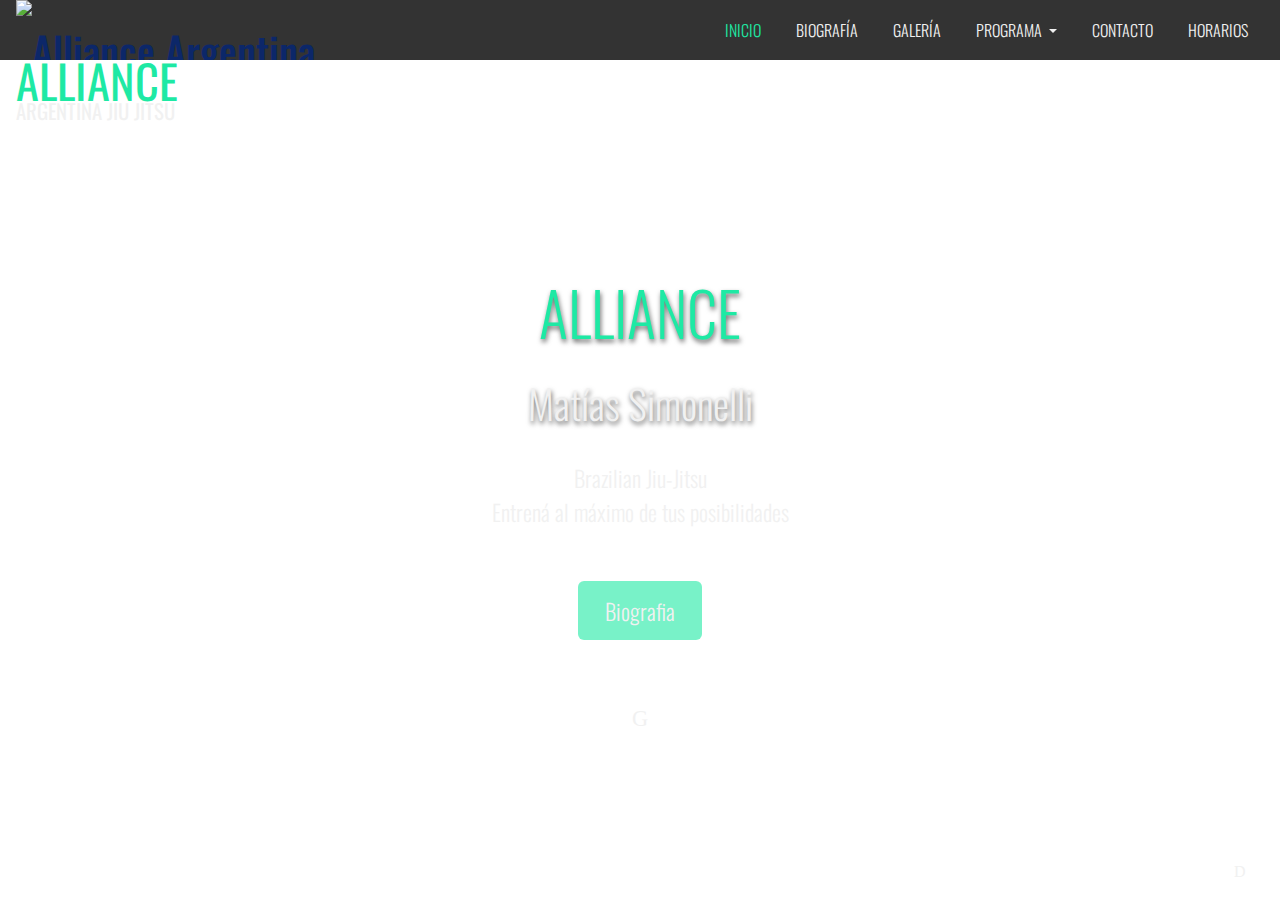
==== public/index.html @ b595e301 "configuraciones de firebase, gitignore" ====
<!doctype html>
<html lang="en">

<head>
  <!-- Required meta tags -->
  <meta charset="utf-8">
  <meta name="viewport" content="width=device-width, initial-scale=1">

  <!-- Bootstrap CSS -->
  <link rel="stylesheet" href="css/style.css">
  <link href="https://cdn.jsdelivr.net/npm/bootstrap@5.0.0-beta1/dist/css/bootstrap.min.css" rel="stylesheet"
    integrity="sha384-giJF6kkoqNQ00vy+HMDP7azOuL0xtbfIcaT9wjKHr8RbDVddVHyTfAAsrekwKmP1" crossorigin="anonymous">
  <link rel="preconnect" href="https://fonts.gstatic.com">
  <link href="https://fonts.googleapis.com/css2?family=Oswald:100,200,300&display=swap" rel="stylesheet">
  <title>Inicio | Alliance Jiu Jitsu | Argentina | Buenos Aires</title>
</head>
<body>
  <div class="header" id="main">
    <nav class="navbar navbar-expand-md">
      <div class="row px-0 px-md-3 mx-0">
        <div class="col px-0">
          <h1 class="navbar-marca px-0">
            <a class="" href="#">
              <img src="assets/images/alliance-argentina.svg" alt="Alliance Argentina BJJ">
              <strong class="">
                <span class="title--marca">
                  Alliance 
                </span>
                <span class="title--mid">                    
                  Argentina Jiu Jitsu
                </span>
              </strong>
            </a>
          </h1>
        </div>
        <div class="col-2 col-md-8 px-0 mx-0">
          <a class="menu-btn d-block d-md-none text-right" href="#" id="navMenu" data-bs-toggle="modal" data-bs-target="#allianceModal">
            <span>
              <i class="icon ico-bars"></i>
            </span>
          </a>
          <!-- <ul class="dropdown-menu dropdown-menu-end" aria-labelledby="navMenu">
            <li><a class="dropdown-item" href="#">Inicio</a></li>
            <li><a class="dropdown-item" href="#">Biografía</a></li>
            <li><a class="dropdown-item" href="#">Jiu Jitsu</a></li>
            <li><a class="dropdown-item" href="#">Programa</a></li>
            <li><a class="dropdown-item" href="#">Galería</a></li>
            <li><a class="dropdown-item" href="#">Contacto</a></li>
            <li><a class="dropdown-item" href="#">Horarios</a></li>
          </ul> -->
          <ul class="navbar-nav d-none d-md-block text-right px-0 mx-0">
            <li class="nav-item">
              <a class="nav-link active" aria-current="page" href="#">Inicio</a>
            </li>
            <li class="nav-item">
              <a class="nav-link" href="#">Biografía</a>
            </li>
            <li class="nav-item">
              <a class="nav-link" href="#">Galería</a>
            </li>
            <li class="nav-item dropdown">
              <a class="nav-link dropdown-toggle" href="#" id="navbarDropdownMenuLink"
              data-bs-toggle="dropdown" aria-expanded="false">
                Programa
              </a>
              <div class="dropdown-menu dropdown-menu-end" aria-labelledby="navbarDropdownMenuLink">
                <span><a class="dropdown-item" href="#">Action</a></span>
                <span><a class="dropdown-item" href="#">Another action</a></span>
                <span><a class="dropdown-item" href="#">Something else here</a></span>
              </div>
            </li>
            <li class="nav-item">
              <a class="nav-link" href="#">Contacto</a>
            </li>
            <li class="nav-item">
              <a class="nav-link" href="horarios.html">Horarios</a>
            </li>
          </ul>
        </div>
      </div>
    </nav>
  </div>
  <div class="wrapper">
    <div class="main-content centered-grid">
      <div class="card-inicio">
        <span class="card__title">
          ALLIANCE 
        </span>
        <br>
        <br>
        <span class="card__sub">
          Matías Simonelli
        </span>
        <br>
        <br>
        <span class="card__desc">
          Brazilian Jiu-Jitsu
          <br>
          Entrená al máximo de tus posibilidades
        </span>
          <br>
          <br>
        <div class="buttons">
          <a href="" class="btn-custom">
            Biografia
          </a>
        </div>
        <br>
        <div class="buttons">
          <a href="#bloque__show" class="btn-arrow">
            <i class="icon ico-angle-down"></i>
            <!-- <i class="icon ico-clock"></i> -->
          </a>
        </div>
      </div>
    </div>
    <div class="container bloque__show" id="bloque__show">
      <div class="bloque__show--card my-3">
        <!-- <h2>Clases de Jiu-Jitsu</h2>
        <div class="row row-cols-1 row-cols-md-2">
          <p class="col">
            <a class="" href="https://youtu.be/-n3looMXrZw" data-bs-toggle="modal" data-bs-target="#allianceargentinaadultos">
              <img class="img-fluid" src="assets/images/alliance-argentina-institucional-adultos.jpg" alt="Alliance Argentina Jiu Jitsu">
            </a>
          </p>
          <p class="col">
            <a class="" href="https://youtu.be/mhtio4j5pbw" data-bs-toggle="modal" data-bs-target="#allianceargentinainfantiles">
              <img class="img-fluid" src="assets/images/alliance-argentina-institucional-infantiles.jpg" alt="Alliance Argentina Jiu Jitsu">
            </a>
          </p>
        </div> -->
          <blockquote class="blockquote mx-2 my-2">
            <p class="px-1">La mejor metodología en la mejor academia de Jiu Jitsu del mundo, sean bienvenidos!</p>
            <p class="blockquote--footer py-1"><cite title="Alliance Argentina Jiu Jitsu">Alliance Argentina Jiu Jitsu</cite></p>
          </blockquote>
      </div>
    </div>


      <!-- <span class="icon-ref pr-1">
        <i class="icon ico-arrow-left"></i>
      </span> -->

    <div class="footer">
      Menu
      </div>
      <div class="btn-top">
        <a href="#main">
          <i class="icon ico-angle-up"></i>
        </a>
      </div>
  </div>
<div class="modal fullscreen-menu fade" id="allianceModal" tabindex="-1" aria-labelledby="allianceModalLabel" aria-hidden="true">
  <div class="modal-dialog">
    <div class="modal-content px-3 px-lg-5 px-xl-5">
      <a class="btn-close" data-bs-dismiss="modal" aria-label="Close">
        <i class="icon ico-times"></i>
      </a>
      <ul class="navbar-nav me-auto mb-2 mb-lg-0">
        <li class="nav-item">
          <a class="nav-link" href="#">Inicio</a>
        </li>
        <li class="nav-item">
          <a class="nav-link" href="#">Biografía</a>
        </li>
        <li class="nav-item">
          <a class="nav-link" href="#">Galería</a>
        </li>
        <li class="nav-item dropdown">
          <a class="nav-link dropdown-toggle" href="#" id="navbarDropdownMenuLink"
          data-bs-toggle="dropdown" aria-expanded="false">
            Programa
          </a>
          <div class="dropdown-menu dropdown-menu-end" aria-labelledby="navbarDropdownMenuLink">
            <span><a class="dropdown-item" href="#">Action</a></span>
            <span><a class="dropdown-item" href="#">Another action</a></span>
            <span><a class="dropdown-item" href="#">Something else here</a></span>
          </div>
        </li>
        <li class="nav-item">
          <a class="nav-link" href="#">Contacto</a>
        </li>
        <li class="nav-item">
          <a class="nav-link active" aria-current="page" href="horarios.html">Horarios</a>
        </li>
      </ul>
    </div>
  </div>
</div>

<!-- Option 1: Bootstrap Bundle with Popper -->
    <script src="https://cdn.jsdelivr.net/npm/bootstrap@5.0.0-beta1/dist/js/bootstrap.bundle.min.js" integrity="sha384-ygbV9kiqUc6oa4msXn9868pTtWMgiQaeYH7/t7LECLbyPA2x65Kgf80OJFdroafW" crossorigin="anonymous"></script>

    <!-- Option 2: Separate Popper and Bootstrap JS -->
    <!--
    <script src="https://cdn.jsdelivr.net/npm/@popperjs/core@2.5.4/dist/umd/popper.min.js" integrity="sha384-q2kxQ16AaE6UbzuKqyBE9/u/KzioAlnx2maXQHiDX9d4/zp8Ok3f+M7DPm+Ib6IU" crossorigin="anonymous"></script>
    <script src="https://cdn.jsdelivr.net/npm/bootstrap@5.0.0-beta1/dist/js/bootstrap.min.js" integrity="sha384-pQQkAEnwaBkjpqZ8RU1fF1AKtTcHJwFl3pblpTlHXybJjHpMYo79HY3hIi4NKxyj" crossorigin="anonymous"></script>
    -->
  </body>

</html>
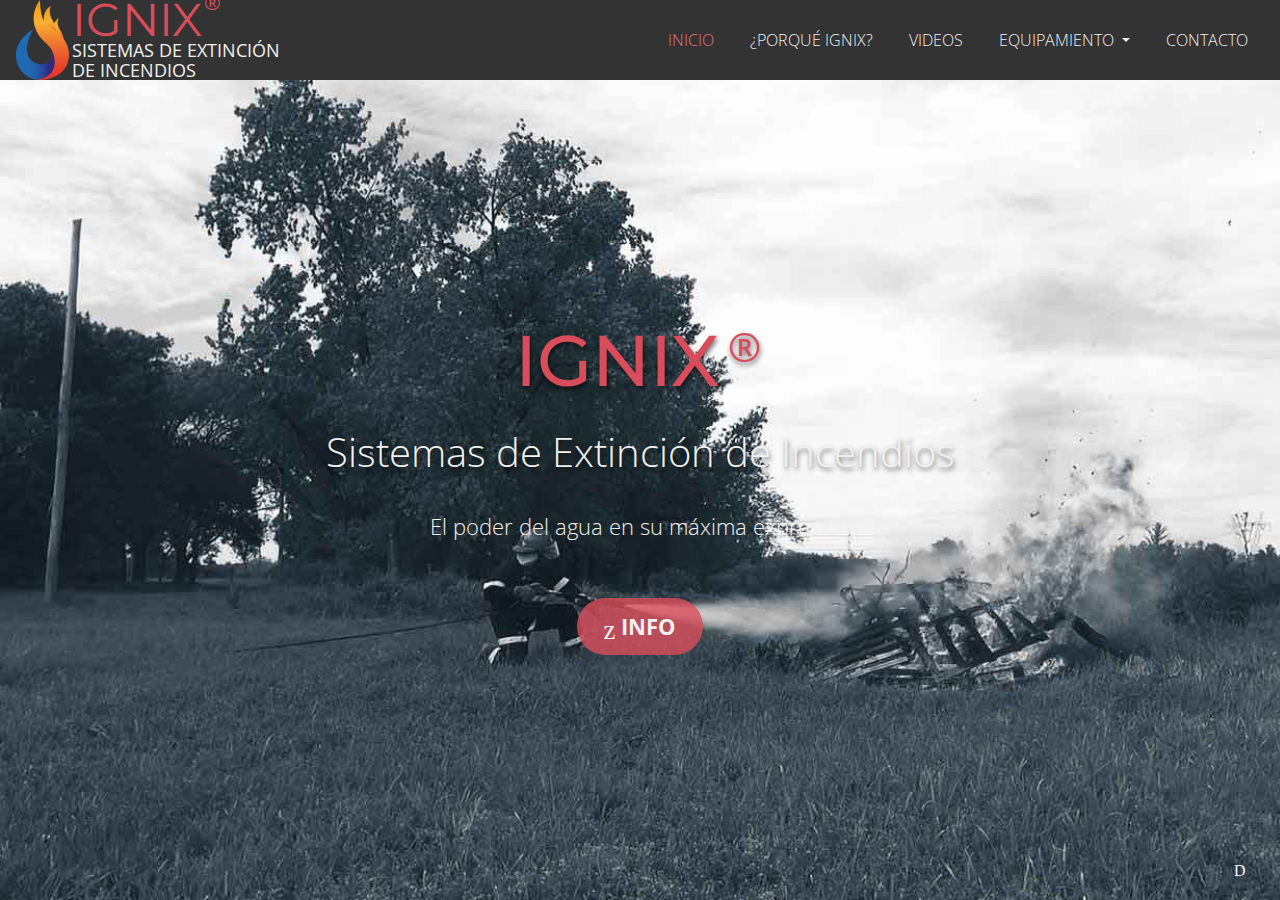
==== commit 2690275f: "images bkg" ====
--- a/public/index.html
+++ b/public/index.html
@@ -11,69 +11,69 @@
   <link href="https://cdn.jsdelivr.net/npm/bootstrap@5.0.0-beta1/dist/css/bootstrap.min.css" rel="stylesheet"
     integrity="sha384-giJF6kkoqNQ00vy+HMDP7azOuL0xtbfIcaT9wjKHr8RbDVddVHyTfAAsrekwKmP1" crossorigin="anonymous">
   <link rel="preconnect" href="https://fonts.gstatic.com">
-  <link href="https://fonts.googleapis.com/css2?family=Oswald:100,200,300&display=swap" rel="stylesheet">
-  <title>Inicio | Alliance Jiu Jitsu | Argentina | Buenos Aires</title>
+  <link href="https://fonts.googleapis.com/css2?family=Montserrat:wght@400;800;500&family=Open+Sans:wght@300&display=swap" rel="stylesheet">
+  <title>Inicio | IGNIX | Argentina | Buenos Aires</title>
 </head>
 <body>
-  <div class="header" id="main">
-    <nav class="navbar navbar-expand-md">
+  <div class="header">
+    <nav class="navbar navbar-expand-lg">
       <div class="row px-0 px-md-3 mx-0">
         <div class="col px-0">
           <h1 class="navbar-marca px-0">
             <a class="" href="#">
-              <img src="assets/images/alliance-argentina.svg" alt="Alliance Argentina BJJ">
+              <img src="assets/images/ignix-argentina.svg" alt="IGNIX">
               <strong class="">
                 <span class="title--marca">
-                  Alliance 
+                  IGNIX <sup>®</sup>
                 </span>
                 <span class="title--mid">                    
-                  Argentina Jiu Jitsu
+                  Sistemas de Extinción <br>
+                  de Incendios
                 </span>
               </strong>
             </a>
           </h1>
         </div>
-        <div class="col-2 col-md-8 px-0 mx-0">
-          <a class="menu-btn d-block d-md-none text-right" href="#" id="navMenu" data-bs-toggle="modal" data-bs-target="#allianceModal">
+        <div class="col-2 col-lg-8 px-0 mx-0">
+          <a class="menu-btn d-block d-lg-none text-right" href="#" id="navMenu" data-bs-toggle="modal" data-bs-target="#allianceModal">
             <span>
               <i class="icon ico-bars"></i>
             </span>
           </a>
           <!-- <ul class="dropdown-menu dropdown-menu-end" aria-labelledby="navMenu">
             <li><a class="dropdown-item" href="#">Inicio</a></li>
-            <li><a class="dropdown-item" href="#">Biografía</a></li>
+            <li><a class="dropdown-item" href="#">¿Porqué Ignix?</a></li>
             <li><a class="dropdown-item" href="#">Jiu Jitsu</a></li>
-            <li><a class="dropdown-item" href="#">Programa</a></li>
-            <li><a class="dropdown-item" href="#">Galería</a></li>
+            <li><a class="dropdown-item" href="#">Equipamiento</a></li>
+            <li><a class="dropdown-item" href="#">Videos</a></li>
             <li><a class="dropdown-item" href="#">Contacto</a></li>
             <li><a class="dropdown-item" href="#">Horarios</a></li>
           </ul> -->
-          <ul class="navbar-nav d-none d-md-block text-right px-0 mx-0">
+          <ul class="navbar-nav d-none d-lg-block text-right px-0 mx-0">
             <li class="nav-item">
               <a class="nav-link active" aria-current="page" href="#">Inicio</a>
             </li>
             <li class="nav-item">
-              <a class="nav-link" href="#">Biografía</a>
+              <a class="nav-link" href="#">¿Porqué Ignix?</a>
             </li>
             <li class="nav-item">
-              <a class="nav-link" href="#">Galería</a>
+              <a class="nav-link" href="#">Videos</a>
             </li>
             <li class="nav-item dropdown">
               <a class="nav-link dropdown-toggle" href="#" id="navbarDropdownMenuLink"
               data-bs-toggle="dropdown" aria-expanded="false">
-                Programa
+                Equipamiento
               </a>
               <div class="dropdown-menu dropdown-menu-end" aria-labelledby="navbarDropdownMenuLink">
-                <span><a class="dropdown-item" href="#">Action</a></span>
-                <span><a class="dropdown-item" href="#">Another action</a></span>
-                <span><a class="dropdown-item" href="#">Something else here</a></span>
+                <span><a class="dropdown-item" href="#">Equipos</a></span>
+                <span><a class="dropdown-item" href="#">IGNIX B</a></span>
+                <span><a class="dropdown-item" href="#">IGNIX I</a></span>
+                <span><a class="dropdown-item" href="#">IGNIX V</a></span>
+                <span><a class="dropdown-item" href="#">IGNIX T</a></span>
               </div>
             </li>
             <li class="nav-item">
               <a class="nav-link" href="#">Contacto</a>
-            </li>
-            <li class="nav-item">
-              <a class="nav-link" href="horarios.html">Horarios</a>
             </li>
           </ul>
         </div>
@@ -81,37 +81,34 @@
     </nav>
   </div>
   <div class="wrapper">
-    <div class="main-content centered-grid">
+    <div class="main-content centered-grid" id="main">
       <div class="card-inicio">
         <span class="card__title">
-          ALLIANCE 
+          IGNIX <sup>®</sup>
         </span>
         <br>
         <br>
         <span class="card__sub">
-          Matías Simonelli
+          Sistemas de Extinción
+                  de Incendios
         </span>
         <br>
         <br>
         <span class="card__desc">
-          Brazilian Jiu-Jitsu
-          <br>
-          Entrená al máximo de tus posibilidades
+          El poder del agua en su máxima expresión
         </span>
           <br>
           <br>
         <div class="buttons">
-          <a href="" class="btn-custom">
-            Biografia
+          <a href="#bloque__show" class="btn-custom">
+            <i class="icon ico-plus-circle-alt"></i> 
+            <span>
+              Info
+            </span>
           </a>
         </div>
         <br>
-        <div class="buttons">
-          <a href="#bloque__show" class="btn-arrow">
-            <i class="icon ico-angle-down"></i>
-            <!-- <i class="icon ico-clock"></i> -->
-          </a>
-        </div>
+
       </div>
     </div>
     <div class="container bloque__show" id="bloque__show">
@@ -134,9 +131,11 @@
             <p class="blockquote--footer py-1"><cite title="Alliance Argentina Jiu Jitsu">Alliance Argentina Jiu Jitsu</cite></p>
           </blockquote>
       </div>
+<!--       
+      <p class="deg-box">
+        Lorem ipsum dolor sit amet consectetur, adipisicing elit. Nesciunt amet ipsum sapiente? Voluptates magnam dolorum, culpa amet corrupti, odio corporis asperiores dicta nobis cupiditate, unde tempore illum dolorem deserunt! Quidem.
+      </p> -->
     </div>
-
-
       <!-- <span class="icon-ref pr-1">
         <i class="icon ico-arrow-left"></i>
       </span> -->
@@ -153,7 +152,7 @@
 <div class="modal fullscreen-menu fade" id="allianceModal" tabindex="-1" aria-labelledby="allianceModalLabel" aria-hidden="true">
   <div class="modal-dialog">
     <div class="modal-content px-3 px-lg-5 px-xl-5">
-      <a class="btn-close" data-bs-dismiss="modal" aria-label="Close">
+      <a class="btn-close mr-sm-3 mr-md-5" data-bs-dismiss="modal" aria-label="Close">
         <i class="icon ico-times"></i>
       </a>
       <ul class="navbar-nav me-auto mb-2 mb-lg-0">
@@ -161,27 +160,26 @@
           <a class="nav-link" href="#">Inicio</a>
         </li>
         <li class="nav-item">
-          <a class="nav-link" href="#">Biografía</a>
+          <a class="nav-link" href="#">¿Porqué Ignix?</a>
         </li>
         <li class="nav-item">
-          <a class="nav-link" href="#">Galería</a>
+          <a class="nav-link" href="#">Videos</a>
         </li>
         <li class="nav-item dropdown">
           <a class="nav-link dropdown-toggle" href="#" id="navbarDropdownMenuLink"
           data-bs-toggle="dropdown" aria-expanded="false">
-            Programa
+            Equipamiento
           </a>
           <div class="dropdown-menu dropdown-menu-end" aria-labelledby="navbarDropdownMenuLink">
-            <span><a class="dropdown-item" href="#">Action</a></span>
-            <span><a class="dropdown-item" href="#">Another action</a></span>
-            <span><a class="dropdown-item" href="#">Something else here</a></span>
+            <span><a class="dropdown-item" href="#">Equipos</a></span>
+            <span><a class="dropdown-item" href="#">IGNIX B</a></span>
+            <span><a class="dropdown-item" href="#">IGNIX I</a></span>
+            <span><a class="dropdown-item" href="#">IGNIX V</a></span>
+            <span><a class="dropdown-item" href="#">IGNIX T</a></span>
           </div>
         </li>
         <li class="nav-item">
           <a class="nav-link" href="#">Contacto</a>
-        </li>
-        <li class="nav-item">
-          <a class="nav-link active" aria-current="page" href="horarios.html">Horarios</a>
         </li>
       </ul>
     </div>
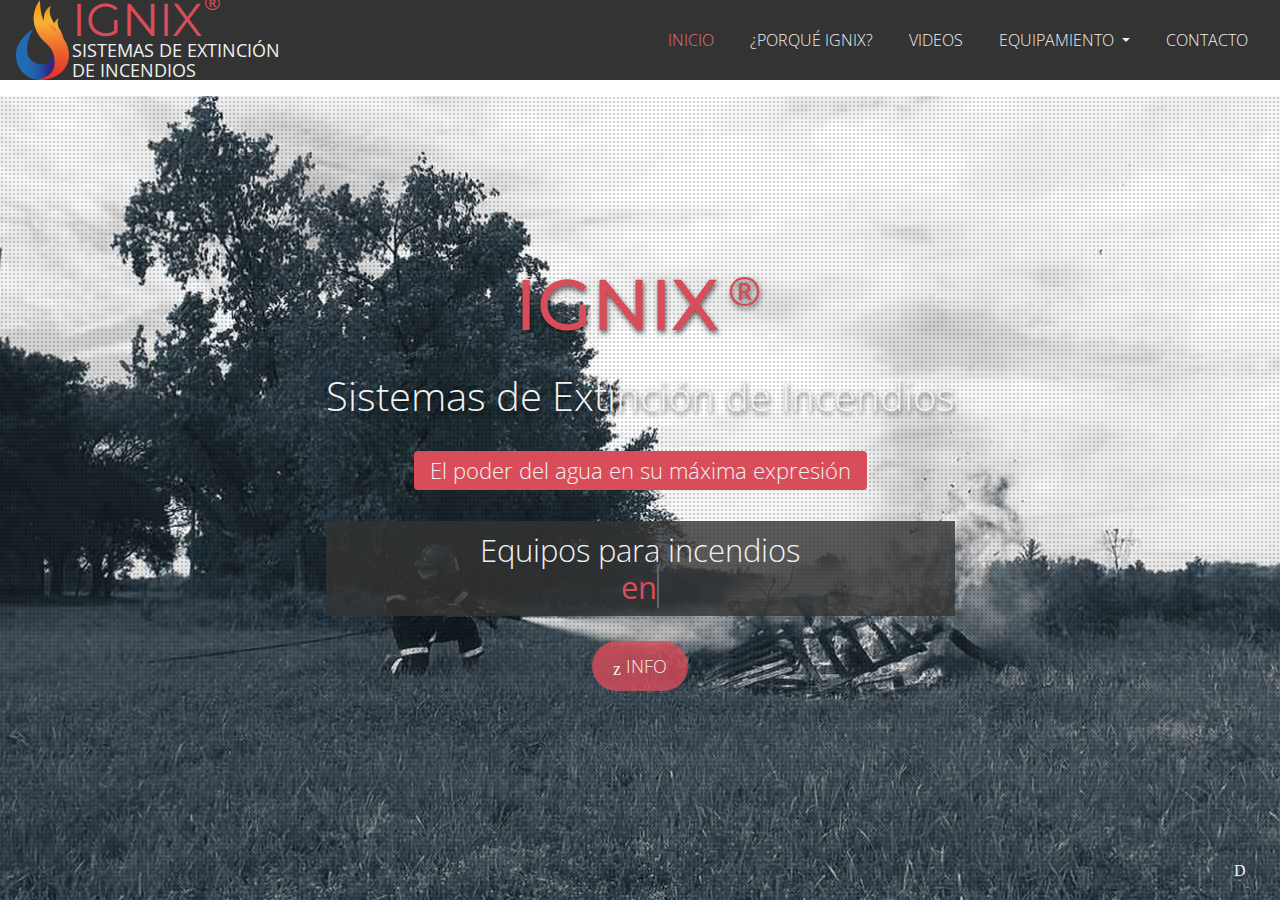
==== commit ca46ddcd: "ajustes main y parallax" ====
--- a/public/index.html
+++ b/public/index.html
@@ -10,9 +10,8 @@
   <link rel="stylesheet" href="css/style.css">
   <link href="https://cdn.jsdelivr.net/npm/bootstrap@5.0.0-beta1/dist/css/bootstrap.min.css" rel="stylesheet"
     integrity="sha384-giJF6kkoqNQ00vy+HMDP7azOuL0xtbfIcaT9wjKHr8RbDVddVHyTfAAsrekwKmP1" crossorigin="anonymous">
-  <link rel="preconnect" href="https://fonts.gstatic.com">
-  <link href="https://fonts.googleapis.com/css2?family=Montserrat:wght@400;800;500&family=Open+Sans:wght@300&display=swap" rel="stylesheet">
-  <title>Inicio | IGNIX | Argentina | Buenos Aires</title>
+<link rel="preconnect" href="https://fonts.gstatic.com">
+<link href="https://fonts.googleapis.com/css2?family=Montserrat:wght@400;500;800&family=Open+Sans:wght@300&display=swap" rel="stylesheet">  <title>Inicio | IGNIX | Argentina | Buenos Aires</title>
 </head>
 <body>
   <div class="header">
@@ -99,6 +98,19 @@
         </span>
           <br>
           <br>
+          <div class="nova">
+            <h2>Equipos para incendios <br><strong
+              class="txt-rotate"
+              data-period="2000"
+              data-rotate='[ "en Industrias.", "Forestales.", "Edificios.", "Garages.", "Adaptables." ]'></strong></h2>
+          </div>
+         
+        <!-- <div id=flip>
+          <div><span>1 UNO</span></div>
+          <div><span>2 DOS</span></div>
+          <div><span>3 TRES</span></div>
+          <div><span>4 CUATRO</span></div>
+        </div> -->
         <div class="buttons">
           <a href="#bloque__show" class="btn-custom">
             <i class="icon ico-plus-circle-alt"></i> 
@@ -110,6 +122,9 @@
         <br>
 
       </div>
+    </div>
+    <div class="main-content centered-grid parallax" id="second">
+JUAN
     </div>
     <div class="container bloque__show" id="bloque__show">
       <div class="bloque__show--card my-3">
@@ -126,10 +141,10 @@
             </a>
           </p>
         </div> -->
-          <blockquote class="blockquote mx-2 my-2">
+          <!-- <blockquote class="blockquote mx-2 my-2">
             <p class="px-1">La mejor metodología en la mejor academia de Jiu Jitsu del mundo, sean bienvenidos!</p>
             <p class="blockquote--footer py-1"><cite title="Alliance Argentina Jiu Jitsu">Alliance Argentina Jiu Jitsu</cite></p>
-          </blockquote>
+          </blockquote> -->
       </div>
 <!--       
       <p class="deg-box">
@@ -141,14 +156,18 @@
       </span> -->
 
     <div class="footer">
-      Menu
-      </div>
-      <div class="btn-top">
-        <a href="#main">
-          <i class="icon ico-angle-up"></i>
-        </a>
-      </div>
-  </div>
+      <p class="copyrights">
+        <b>IGNIX<sup>®</sup></b> Extintor | © Copyright 2017 - 2018 <br>
+        Unidades para extinción de incendios Todos los Derechos Reservados. <br>
+        Monte 5845 C.A.B.A. | C1440BLS Ciudad Autónoma de Buenos Aires
+      </p>
+    </div>
+    <div class="btn-top">
+      <a href="#main">
+        <i class="icon ico-angle-up"></i>
+      </a>
+    </div>
+</div>
 <div class="modal fullscreen-menu fade" id="allianceModal" tabindex="-1" aria-labelledby="allianceModalLabel" aria-hidden="true">
   <div class="modal-dialog">
     <div class="modal-content px-3 px-lg-5 px-xl-5">
@@ -194,6 +213,64 @@
     <script src="https://cdn.jsdelivr.net/npm/@popperjs/core@2.5.4/dist/umd/popper.min.js" integrity="sha384-q2kxQ16AaE6UbzuKqyBE9/u/KzioAlnx2maXQHiDX9d4/zp8Ok3f+M7DPm+Ib6IU" crossorigin="anonymous"></script>
     <script src="https://cdn.jsdelivr.net/npm/bootstrap@5.0.0-beta1/dist/js/bootstrap.min.js" integrity="sha384-pQQkAEnwaBkjpqZ8RU1fF1AKtTcHJwFl3pblpTlHXybJjHpMYo79HY3hIi4NKxyj" crossorigin="anonymous"></script>
     -->
+    <script>
+      var TxtRotate = function(el, toRotate, period) {
+  this.toRotate = toRotate;
+  this.el = el;
+  this.loopNum = 0;
+  this.period = parseInt(period, 10) || 2000;
+  this.txt = '';
+  this.tick();
+  this.isDeleting = false;
+};
+
+TxtRotate.prototype.tick = function() {
+  var i = this.loopNum % this.toRotate.length;
+  var fullTxt = this.toRotate[i];
+
+  if (this.isDeleting) {
+    this.txt = fullTxt.substring(0, this.txt.length - 1);
+  } else {
+    this.txt = fullTxt.substring(0, this.txt.length + 1);
+  }
+
+  this.el.innerHTML = '<span class="wrap">'+this.txt+'</span>';
+
+  var that = this;
+  var delta = 300 - Math.random() * 100;
+
+  if (this.isDeleting) { delta /= 2; }
+
+  if (!this.isDeleting && this.txt === fullTxt) {
+    delta = this.period;
+    this.isDeleting = true;
+  } else if (this.isDeleting && this.txt === '') {
+    this.isDeleting = false;
+    this.loopNum++;
+    delta = 500;
+  }
+
+  setTimeout(function() {
+    that.tick();
+  }, delta);
+};
+
+window.onload = function() {
+  var elements = document.getElementsByClassName('txt-rotate');
+  for (var i=0; i<elements.length; i++) {
+    var toRotate = elements[i].getAttribute('data-rotate');
+    var period = elements[i].getAttribute('data-period');
+    if (toRotate) {
+      new TxtRotate(elements[i], JSON.parse(toRotate), period);
+    }
+  }
+  // INJECT CSS
+  var css = document.createElement("style");
+  css.type = "text/css";
+  css.innerHTML = ".txt-rotate > .wrap { border-right: 0.08em solid #666 }";
+  document.body.appendChild(css);
+};
+    </script>
   </body>
 
 </html>